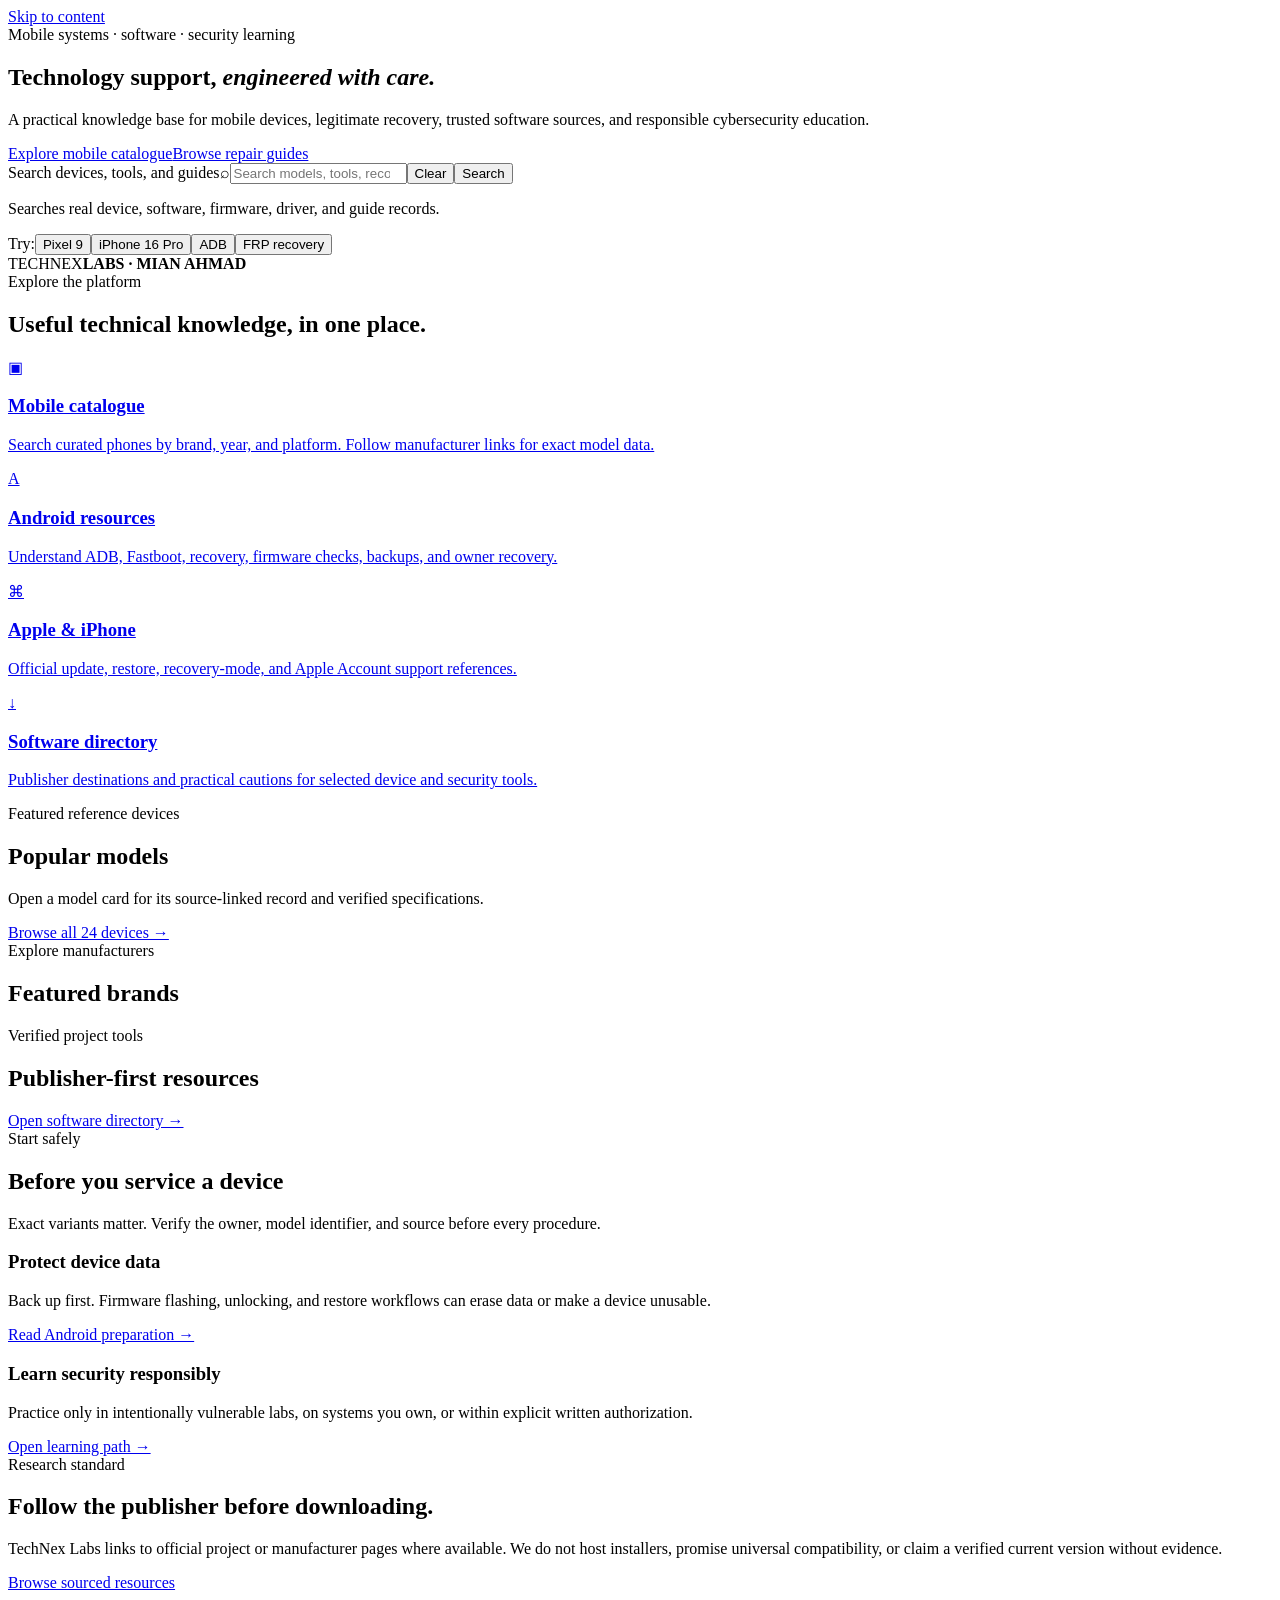
==== index.html @ 4faced88 "Build TechNex Labs website" ====
<!doctype html><html lang="en"><head><meta charset="utf-8"><meta name="viewport" content="width=device-width,initial-scale=1"><meta name="theme-color" content="#050816"><meta name="description" content="TechNex Labs by MIAN AHMAD: mobile device references, Android and Apple support, verified software sources, and ethical security education."><meta property="og:title" content="Mobile technology & security resources | TechNex Labs"><meta property="og:description" content="TechNex Labs by MIAN AHMAD: mobile device references, Android and Apple support, verified software sources, and ethical security education."><meta property="og:type" content="website"><title>Mobile technology & security resources | TechNex Labs</title><link rel="stylesheet" href="assets/css/style.css"><link rel="icon" href="assets/images/logo.svg" type="image/svg+xml"></head><body data-page="home"><a class="sr-only" href="#main">Skip to content</a><header class="topbar" id="site-header"></header><main id="main"><section class="wrap hero"><div><div class="eyebrow">Mobile systems · software · security learning</div><h1>Technology support, <em>engineered with care.</em></h1><p class="lead">A practical knowledge base for mobile devices, legitimate recovery, trusted software sources, and responsible cybersecurity education.</p><div class="actions"><a class="button" href="pages/mobiles.html">Explore mobile catalogue</a><a class="button secondary" href="pages/android.html">Browse repair guides</a></div><div class="searchbox"><form id="search-form" role="search"><label class="sr-only" for="global-search">Search devices, tools, and guides</label><span class="mag" aria-hidden="true">⌕</span><input id="global-search" type="search" placeholder="Search models, tools, recovery guides…" autocomplete="off"><button id="clear-search" class="clear-search" type="button" aria-label="Clear search">Clear</button><button type="submit">Search</button></form><div id="search-results" class="search-results hidden" role="list" aria-label="Search results" aria-live="polite"></div></div><p class="note hidden" data-error role="alert"></p><p class="pill">Searches real device, software, firmware, driver, and guide records.</p><div class="search-suggestions" aria-label="Popular searches"><span>Try:</span><button class="search-suggestion" type="button" data-query="Pixel 9">Pixel 9</button><button class="search-suggestion" type="button" data-query="iPhone 16 Pro">iPhone 16 Pro</button><button class="search-suggestion" type="button" data-query="ADB">ADB</button><button class="search-suggestion" type="button" data-query="FRP recovery">FRP recovery</button></div></div><div class="hero-art" aria-label="TechNex Labs technology emblem"><div class="orb">TECHNEX<b>LABS · MIAN AHMAD</b></div></div></section><section class="section wrap"><div class="sectionhead"><div><div class="eyebrow">Explore the platform</div><h2>Useful technical knowledge, in one place.</h2></div></div><div class="grid four"><a class="card" href="pages/mobiles.html"><span class="iconbox">▣</span><h3>Mobile catalogue</h3><p>Search curated phones by brand, year, and platform. Follow manufacturer links for exact model data.</p></a><a class="card" href="pages/android.html"><span class="iconbox">A</span><h3>Android resources</h3><p>Understand ADB, Fastboot, recovery, firmware checks, backups, and owner recovery.</p></a><a class="card" href="pages/apple.html"><span class="iconbox">⌘</span><h3>Apple & iPhone</h3><p>Official update, restore, recovery-mode, and Apple Account support references.</p></a><a class="card" href="pages/downloads.html"><span class="iconbox">↓</span><h3>Software directory</h3><p>Publisher destinations and practical cautions for selected device and security tools.</p></a></div></section><section class="section wrap"><div class="sectionhead"><div><div class="eyebrow">Featured reference devices</div><h2>Popular models</h2><p>Open a model card for its source-linked record and verified specifications.</p></div><a class="source" href="pages/mobiles.html">Browse all 24 devices →</a></div><div id="featured-models" class="grid four"></div><div class="sectionhead brand-feature-head"><div><div class="eyebrow">Explore manufacturers</div><h2>Featured brands</h2></div></div><div id="featured-brands" class="brand-feature-grid"></div><div class="sectionhead"><div><div class="eyebrow">Verified project tools</div><h2>Publisher-first resources</h2></div><a class="source" href="pages/downloads.html">Open software directory →</a></div><div id="featured-tools" class="grid"></div></section><section class="section wrap"><div class="sectionhead"><div><div class="eyebrow">Start safely</div><h2>Before you service a device</h2><p>Exact variants matter. Verify the owner, model identifier, and source before every procedure.</p></div></div><div class="columns"><article class="card"><h3>Protect device data</h3><p>Back up first. Firmware flashing, unlocking, and restore workflows can erase data or make a device unusable.</p><a class="source" href="pages/android.html">Read Android preparation →</a></article><article class="card"><h3>Learn security responsibly</h3><p>Practice only in intentionally vulnerable labs, on systems you own, or within explicit written authorization.</p><a class="source" href="pages/cyber-security.html">Open learning path →</a></article></div></section><section class="section wrap"><div class="cta"><div class="eyebrow">Research standard</div><h2>Follow the publisher before downloading.</h2><p class="lead">TechNex Labs links to official project or manufacturer pages where available. We do not host installers, promise universal compatibility, or claim a verified current version without evidence.</p><a class="button secondary" href="pages/downloads.html">Browse sourced resources</a></div></section></main><footer class="footer" id="site-footer"></footer><script src="assets/js/app.js" defer></script></body></html>
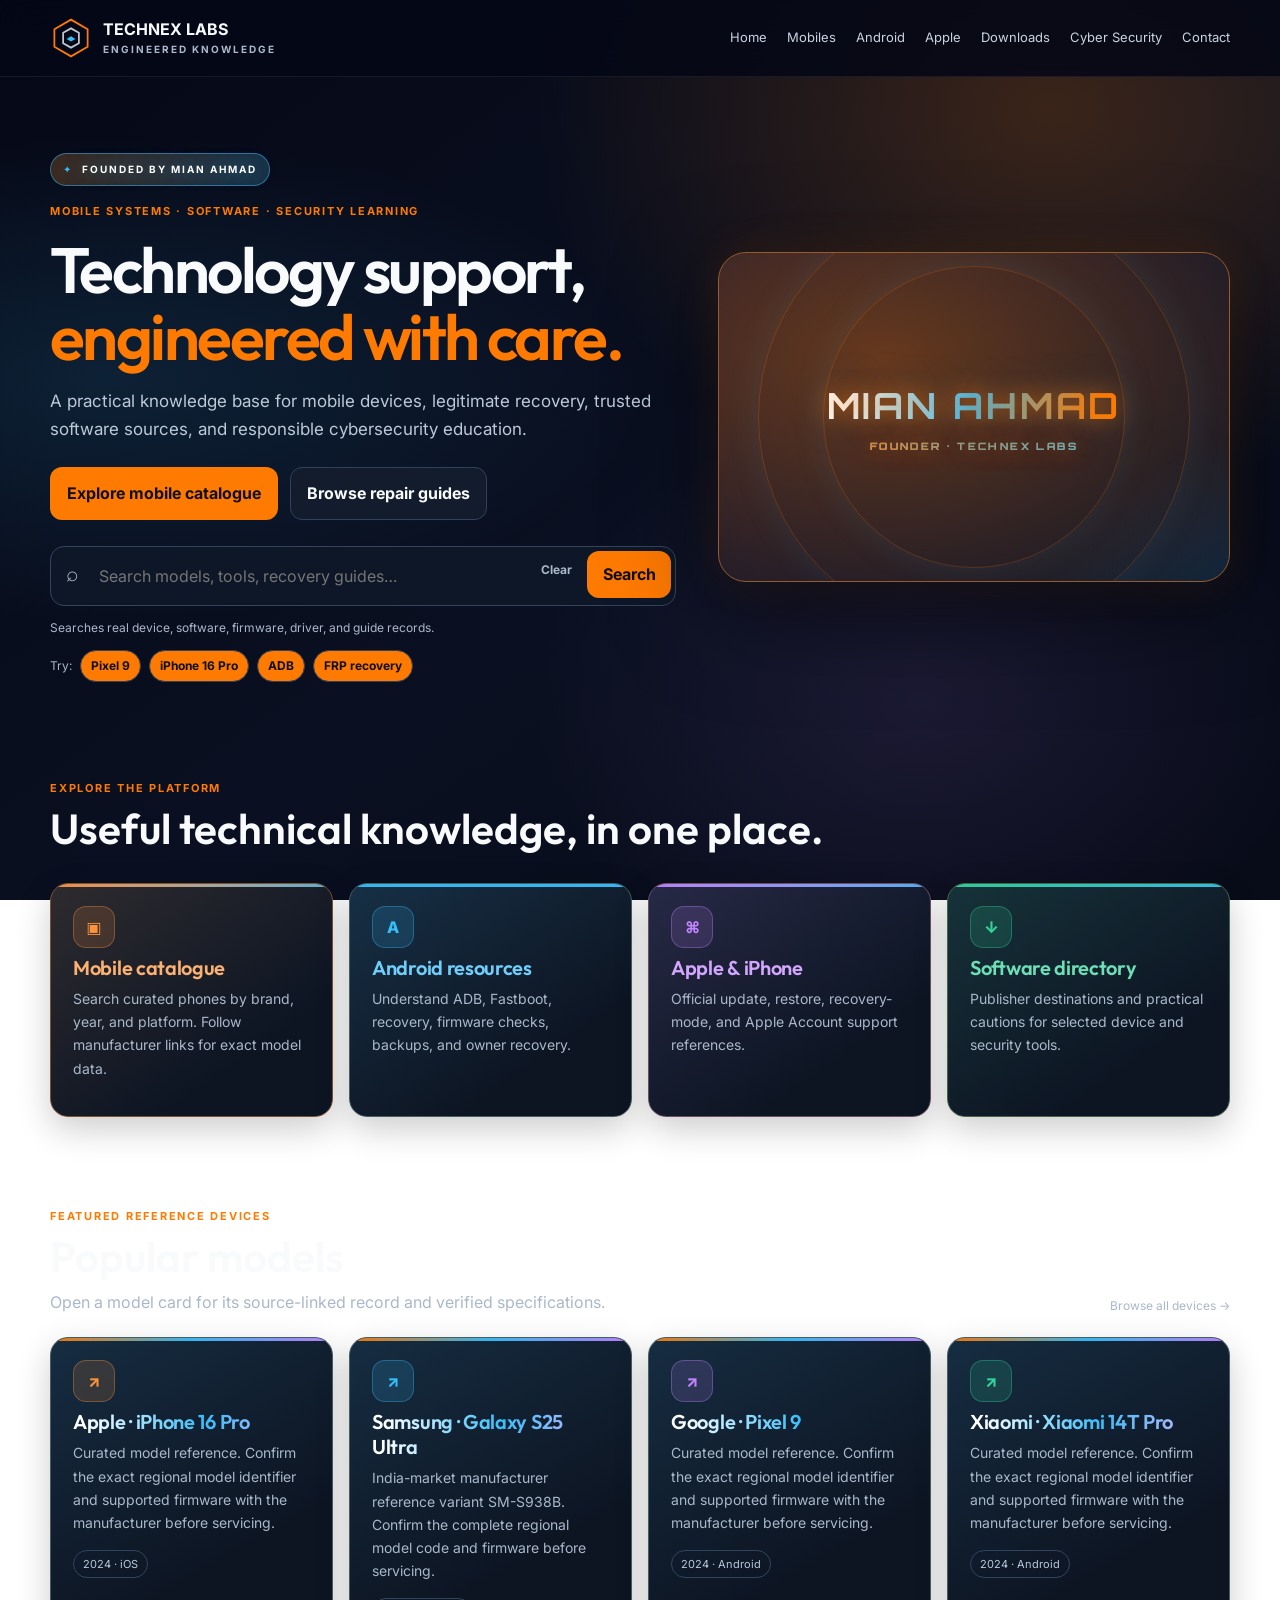
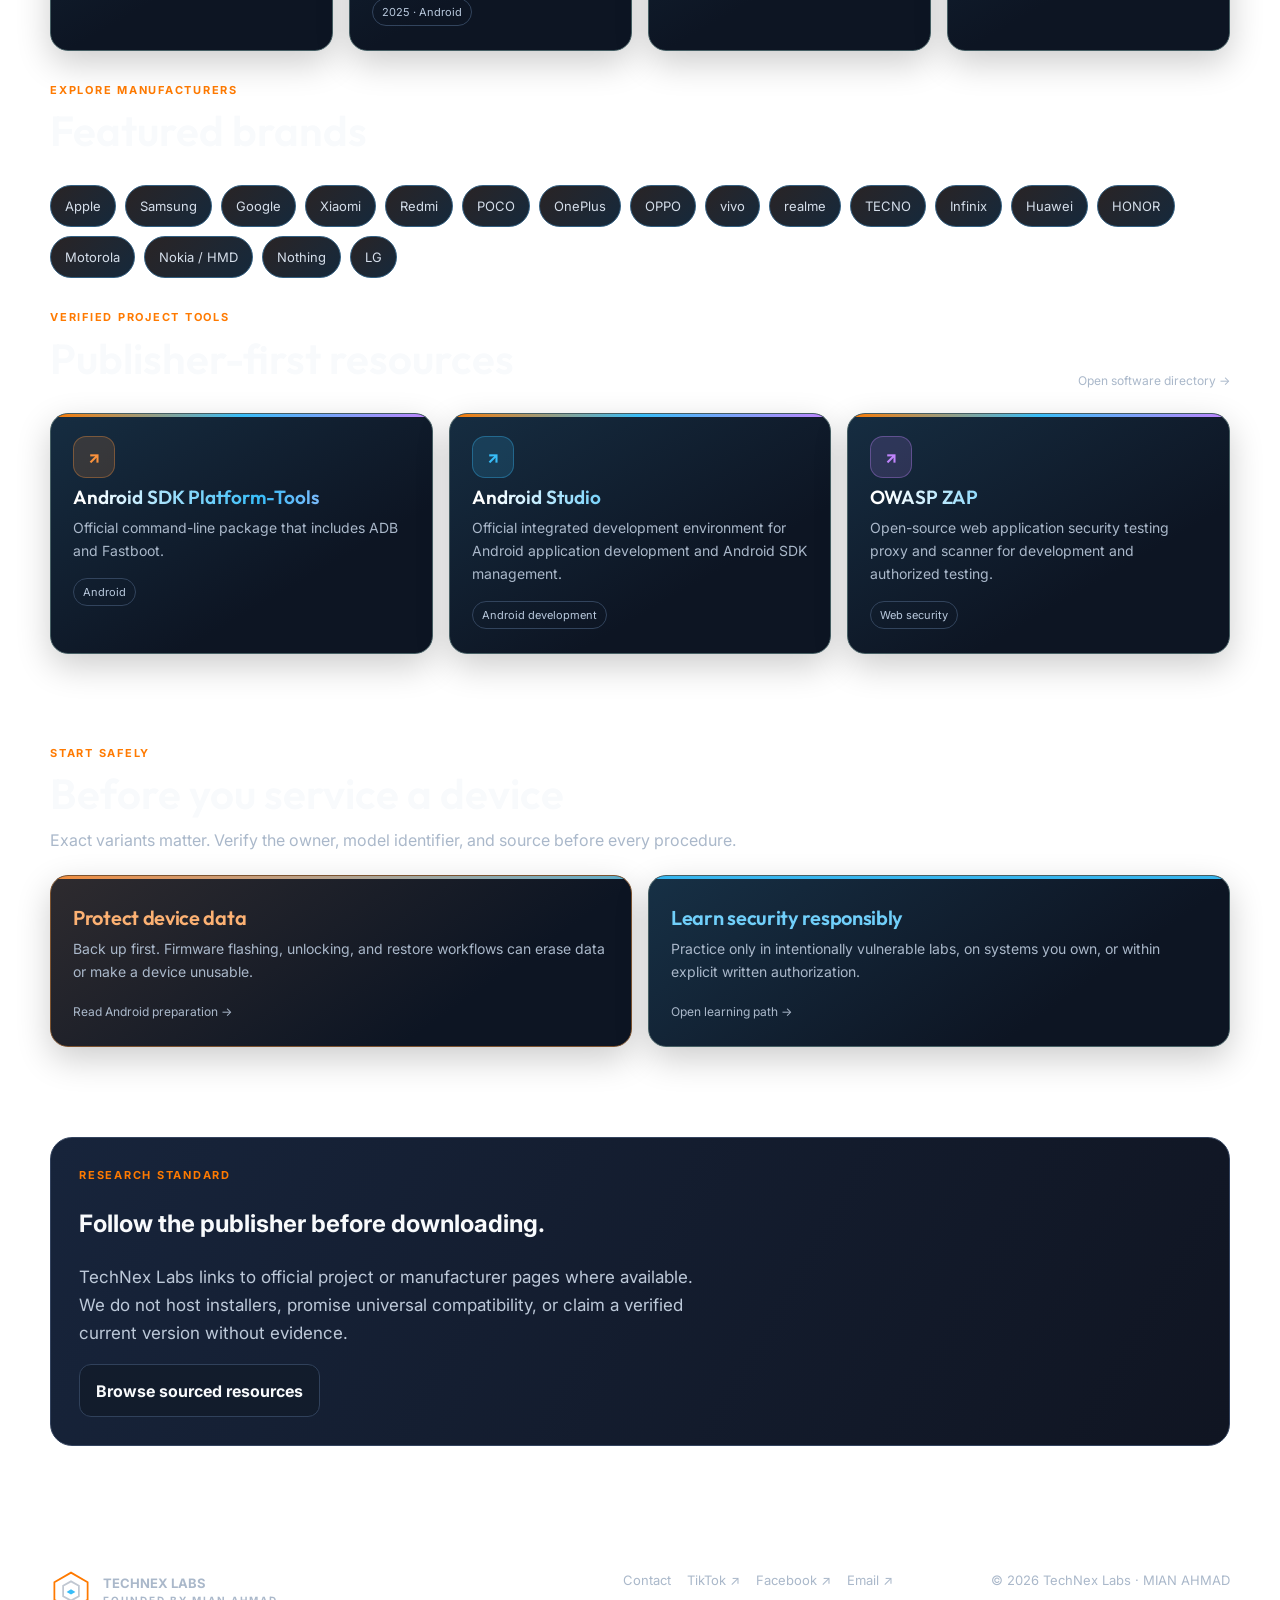
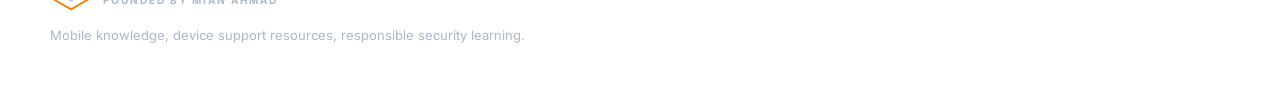
==== commit e3b527e6: "Update TechNex homepage and image credits" ====
--- a/index.html
+++ b/index.html
@@ -1 +1 @@
-<!doctype html><html lang="en"><head><meta charset="utf-8"><meta name="viewport" content="width=device-width,initial-scale=1"><meta name="theme-color" content="#050816"><meta name="description" content="TechNex Labs by MIAN AHMAD: mobile device references, Android and Apple support, verified software sources, and ethical security education."><meta property="og:title" content="Mobile technology & security resources | TechNex Labs"><meta property="og:description" content="TechNex Labs by MIAN AHMAD: mobile device references, Android and Apple support, verified software sources, and ethical security education."><meta property="og:type" content="website"><title>Mobile technology & security resources | TechNex Labs</title><link rel="stylesheet" href="assets/css/style.css"><link rel="icon" href="assets/images/logo.svg" type="image/svg+xml"></head><body data-page="home"><a class="sr-only" href="#main">Skip to content</a><header class="topbar" id="site-header"></header><main id="main"><section class="wrap hero"><div><div class="eyebrow">Mobile systems · software · security learning</div><h1>Technology support, <em>engineered with care.</em></h1><p class="lead">A practical knowledge base for mobile devices, legitimate recovery, trusted software sources, and responsible cybersecurity education.</p><div class="actions"><a class="button" href="pages/mobiles.html">Explore mobile catalogue</a><a class="button secondary" href="pages/android.html">Browse repair guides</a></div><div class="searchbox"><form id="search-form" role="search"><label class="sr-only" for="global-search">Search devices, tools, and guides</label><span class="mag" aria-hidden="true">⌕</span><input id="global-search" type="search" placeholder="Search models, tools, recovery guides…" autocomplete="off"><button id="clear-search" class="clear-search" type="button" aria-label="Clear search">Clear</button><button type="submit">Search</button></form><div id="search-results" class="search-results hidden" role="list" aria-label="Search results" aria-live="polite"></div></div><p class="note hidden" data-error role="alert"></p><p class="pill">Searches real device, software, firmware, driver, and guide records.</p><div class="search-suggestions" aria-label="Popular searches"><span>Try:</span><button class="search-suggestion" type="button" data-query="Pixel 9">Pixel 9</button><button class="search-suggestion" type="button" data-query="iPhone 16 Pro">iPhone 16 Pro</button><button class="search-suggestion" type="button" data-query="ADB">ADB</button><button class="search-suggestion" type="button" data-query="FRP recovery">FRP recovery</button></div></div><div class="hero-art" aria-label="TechNex Labs technology emblem"><div class="orb">TECHNEX<b>LABS · MIAN AHMAD</b></div></div></section><section class="section wrap"><div class="sectionhead"><div><div class="eyebrow">Explore the platform</div><h2>Useful technical knowledge, in one place.</h2></div></div><div class="grid four"><a class="card" href="pages/mobiles.html"><span class="iconbox">▣</span><h3>Mobile catalogue</h3><p>Search curated phones by brand, year, and platform. Follow manufacturer links for exact model data.</p></a><a class="card" href="pages/android.html"><span class="iconbox">A</span><h3>Android resources</h3><p>Understand ADB, Fastboot, recovery, firmware checks, backups, and owner recovery.</p></a><a class="card" href="pages/apple.html"><span class="iconbox">⌘</span><h3>Apple & iPhone</h3><p>Official update, restore, recovery-mode, and Apple Account support references.</p></a><a class="card" href="pages/downloads.html"><span class="iconbox">↓</span><h3>Software directory</h3><p>Publisher destinations and practical cautions for selected device and security tools.</p></a></div></section><section class="section wrap"><div class="sectionhead"><div><div class="eyebrow">Featured reference devices</div><h2>Popular models</h2><p>Open a model card for its source-linked record and verified specifications.</p></div><a class="source" href="pages/mobiles.html">Browse all 24 devices →</a></div><div id="featured-models" class="grid four"></div><div class="sectionhead brand-feature-head"><div><div class="eyebrow">Explore manufacturers</div><h2>Featured brands</h2></div></div><div id="featured-brands" class="brand-feature-grid"></div><div class="sectionhead"><div><div class="eyebrow">Verified project tools</div><h2>Publisher-first resources</h2></div><a class="source" href="pages/downloads.html">Open software directory →</a></div><div id="featured-tools" class="grid"></div></section><section class="section wrap"><div class="sectionhead"><div><div class="eyebrow">Start safely</div><h2>Before you service a device</h2><p>Exact variants matter. Verify the owner, model identifier, and source before every procedure.</p></div></div><div class="columns"><article class="card"><h3>Protect device data</h3><p>Back up first. Firmware flashing, unlocking, and restore workflows can erase data or make a device unusable.</p><a class="source" href="pages/android.html">Read Android preparation →</a></article><article class="card"><h3>Learn security responsibly</h3><p>Practice only in intentionally vulnerable labs, on systems you own, or within explicit written authorization.</p><a class="source" href="pages/cyber-security.html">Open learning path →</a></article></div></section><section class="section wrap"><div class="cta"><div class="eyebrow">Research standard</div><h2>Follow the publisher before downloading.</h2><p class="lead">TechNex Labs links to official project or manufacturer pages where available. We do not host installers, promise universal compatibility, or claim a verified current version without evidence.</p><a class="button secondary" href="pages/downloads.html">Browse sourced resources</a></div></section></main><footer class="footer" id="site-footer"></footer><script src="assets/js/app.js" defer></script></body></html>+<!doctype html><html lang="en"><head><meta charset="utf-8"><meta name="viewport" content="width=device-width,initial-scale=1"><meta name="theme-color" content="#050816"><meta name="description" content="TechNex Labs by MIAN AHMAD: mobile device references, Android and Apple support, verified software sources, and ethical security education."><meta property="og:title" content="Mobile technology & security resources | TechNex Labs"><meta property="og:description" content="TechNex Labs by MIAN AHMAD: mobile device references, Android and Apple support, verified software sources, and ethical security education."><meta property="og:type" content="website"><title>Mobile technology & security resources | TechNex Labs</title><link rel="stylesheet" href="assets/css/style.css"><link rel="icon" href="assets/images/logo.svg" type="image/svg+xml"></head><body data-page="home"><a class="sr-only" href="#main">Skip to content</a><header class="topbar" id="site-header"></header><main id="main"><section class="wrap hero"><div><div class="eyebrow founder-kicker">FOUNDED BY MIAN AHMAD</div><div class="eyebrow">Mobile systems · software · security learning</div><h1>Technology support, <em>engineered with care.</em></h1><p class="lead">A practical knowledge base for mobile devices, legitimate recovery, trusted software sources, and responsible cybersecurity education.</p><div class="actions"><a class="button" href="pages/mobiles.html">Explore mobile catalogue</a><a class="button secondary" href="pages/android.html">Browse repair guides</a></div><div class="searchbox"><form id="search-form" role="search"><label class="sr-only" for="global-search">Search devices, tools, and guides</label><span class="mag" aria-hidden="true">⌕</span><input id="global-search" type="search" placeholder="Search models, tools, recovery guides…" autocomplete="off"><button id="clear-search" class="clear-search" type="button" aria-label="Clear search">Clear</button><button type="submit">Search</button></form><div id="search-results" class="search-results hidden" role="list" aria-label="Search results" aria-live="polite"></div></div><p class="note hidden" data-error role="alert"></p><p class="pill">Searches real device, software, firmware, driver, and guide records.</p><div class="search-suggestions" aria-label="Popular searches"><span>Try:</span><button class="search-suggestion" type="button" data-query="Pixel 9">Pixel 9</button><button class="search-suggestion" type="button" data-query="iPhone 16 Pro">iPhone 16 Pro</button><button class="search-suggestion" type="button" data-query="ADB">ADB</button><button class="search-suggestion" type="button" data-query="FRP recovery">FRP recovery</button></div></div><div class="hero-art" aria-label="TechNex Labs founder spotlight"><div class="orb">MIAN AHMAD<b>FOUNDER · TECHNEX LABS</b></div></div></section><section class="section wrap"><div class="sectionhead"><div><div class="eyebrow">Explore the platform</div><h2>Useful technical knowledge, in one place.</h2></div></div><div class="grid four"><a class="card" href="pages/mobiles.html"><span class="iconbox">▣</span><h3>Mobile catalogue</h3><p>Search curated phones by brand, year, and platform. Follow manufacturer links for exact model data.</p></a><a class="card" href="pages/android.html"><span class="iconbox">A</span><h3>Android resources</h3><p>Understand ADB, Fastboot, recovery, firmware checks, backups, and owner recovery.</p></a><a class="card" href="pages/apple.html"><span class="iconbox">⌘</span><h3>Apple & iPhone</h3><p>Official update, restore, recovery-mode, and Apple Account support references.</p></a><a class="card" href="pages/downloads.html"><span class="iconbox">↓</span><h3>Software directory</h3><p>Publisher destinations and practical cautions for selected device and security tools.</p></a></div></section><section class="section wrap"><div class="sectionhead"><div><div class="eyebrow">Featured reference devices</div><h2>Popular models</h2><p>Open a model card for its source-linked record and verified specifications.</p></div><a class="source" href="pages/mobiles.html">Browse all devices →</a></div><div id="featured-models" class="grid four"></div><div class="sectionhead brand-feature-head"><div><div class="eyebrow">Explore manufacturers</div><h2>Featured brands</h2></div></div><div id="featured-brands" class="brand-feature-grid"></div><div class="sectionhead"><div><div class="eyebrow">Verified project tools</div><h2>Publisher-first resources</h2></div><a class="source" href="pages/downloads.html">Open software directory →</a></div><div id="featured-tools" class="grid"></div></section><section class="section wrap"><div class="sectionhead"><div><div class="eyebrow">Start safely</div><h2>Before you service a device</h2><p>Exact variants matter. Verify the owner, model identifier, and source before every procedure.</p></div></div><div class="columns"><article class="card"><h3>Protect device data</h3><p>Back up first. Firmware flashing, unlocking, and restore workflows can erase data or make a device unusable.</p><a class="source" href="pages/android.html">Read Android preparation →</a></article><article class="card"><h3>Learn security responsibly</h3><p>Practice only in intentionally vulnerable labs, on systems you own, or within explicit written authorization.</p><a class="source" href="pages/cyber-security.html">Open learning path →</a></article></div></section><section class="section wrap"><div class="cta"><div class="eyebrow">Research standard</div><h2>Follow the publisher before downloading.</h2><p class="lead">TechNex Labs links to official project or manufacturer pages where available. We do not host installers, promise universal compatibility, or claim a verified current version without evidence.</p><a class="button secondary" href="pages/downloads.html">Browse sourced resources</a></div></section></main><footer class="footer" id="site-footer"></footer><script src="assets/js/app.js" defer></script></body></html>
--- a/assets/css/style.css
+++ b/assets/css/style.css
@@ -0,0 +1,72 @@
+@import url('https://fonts.googleapis.com/css2?family=Inter:wght@400;500;600;700&family=Orbitron:wght@500;600;700&family=Outfit:wght@400;500;600;700&display=swap');:root{--bg:#050816;--panel:#0b1220;--card:#111827;--line:#27364c;--text:#f8fafc;--muted:#aab8ca;--orange:#ff7a00;--blue:#38bdf8;--max:1180px}*{box-sizing:border-box}html{scroll-behavior:smooth}body{margin:0;background:radial-gradient(ellipse at 72% -12%,#182344,transparent 48%),var(--bg);color:var(--text);font:16px/1.65 Inter,system-ui,sans-serif}a{color:inherit;text-decoration:none}a:hover{color:var(--blue)}button,input,select,textarea{font:inherit}button,.button{cursor:pointer;border:1px solid transparent;border-radius:12px;padding:.76rem 1rem;background:var(--orange);color:#1a0d04;font-weight:700;display:inline-flex;align-items:center;gap:.5rem}button.secondary,.button.secondary{background:#121c2c;border-color:#30415b;color:var(--text)}:focus-visible{outline:3px solid var(--blue);outline-offset:3px}.wrap{width:min(calc(100% - 40px),var(--max));margin:auto}.topbar{position:sticky;z-index:20;top:0;background:#050816dd;backdrop-filter:blur(18px);border-bottom:1px solid #ffffff12}.nav{height:76px;display:flex;align-items:center;gap:24px}.brand{display:flex;align-items:center;gap:11px;font-weight:700;white-space:nowrap}.brand svg{width:42px;height:42px}.brand span{display:grid;line-height:1.1}.brand small{color:var(--muted);font-size:10px;letter-spacing:.2em;margin-top:5px}.navlinks{display:flex;gap:20px;margin-left:auto}.navlinks a{font-size:13px;color:#c8d3e1}.navlinks a[aria-current=page],.navlinks a:hover{color:var(--orange)}.menu{display:none;background:none;color:var(--text);border-color:var(--line)}.hero{padding:76px 0 52px;min-height:500px;display:grid;grid-template-columns:1.1fr .9fr;gap:42px;align-items:center}.eyebrow{color:var(--orange);font-weight:700;text-transform:uppercase;letter-spacing:.16em;font-size:11px}.hero h1{font:600 clamp(38px,5vw,64px)/1.05 Outfit,Inter,sans-serif;letter-spacing:-.04em;margin:16px 0}.hero h1 em{font-style:normal;color:var(--orange)}.lead{color:#bdc9d9;font-size:17px;max-width:620px}.actions{display:flex;gap:12px;flex-wrap:wrap;margin:24px 0}.hero-art{min-height:330px;border:1px solid #31415b;border-radius:28px;background:linear-gradient(135deg,#111b31,#0b1220 60%);display:grid;place-items:center;box-shadow:0 28px 100px #0008;position:relative;overflow:hidden}.hero-art:before,.hero-art:after{content:'';position:absolute;border:1px solid #ffffff15;border-radius:50%;width:300px;height:300px}.hero-art:after{width:430px;height:430px}.orb{font:700 30px Orbitron;text-align:center;z-index:1;text-shadow:0 0 24px #ff7a00aa}.orb b{display:block;color:var(--orange);font-size:11px;letter-spacing:.24em;margin-top:12px}.searchbox{position:relative;max-width:680px;margin-top:26px}.searchbox input{width:100%;background:#0d1727;border:1px solid #35445b;border-radius:14px;padding:16px 110px 16px 48px;color:var(--text)}.searchbox .mag{position:absolute;left:16px;top:11px;color:var(--muted);font-size:21px}.searchbox button{position:absolute;right:5px;top:5px;padding:.58rem .9rem}.search-results{position:absolute;z-index:8;top:calc(100% + 8px);left:0;right:0;background:#101a2a;border:1px solid #34435c;border-radius:14px;box-shadow:0 22px 55px #000b;max-height:360px;overflow:auto}.search-results a{padding:12px 16px;display:block;border-bottom:1px solid #ffffff0d}.search-results small{display:block;color:var(--muted)}.hidden{display:none!important}.section{padding:45px 0}.sectionhead{display:flex;justify-content:space-between;align-items:end;gap:16px;margin-bottom:22px}.sectionhead h2,.pagehead h1{font:600 clamp(28px,3.5vw,42px)/1.15 Outfit;margin:8px 0}.sectionhead p,.pagehead p{color:var(--muted);margin:0}.grid{display:grid;grid-template-columns:repeat(3,1fr);gap:16px}.grid.four{grid-template-columns:repeat(4,1fr)}.card{background:linear-gradient(145deg,#121d2d,#0d1523);border:1px solid var(--line);border-radius:18px;padding:22px;transition:.2s;min-width:0}.card:hover{transform:translateY(-3px);border-color:#526580}.card h3{font:600 19px Outfit;margin:7px 0}.card p{color:var(--muted);font-size:14px;margin:0 0 14px}.iconbox{width:42px;height:42px;border-radius:13px;background:#ff7a0019;color:var(--orange);display:grid;place-items:center;font-weight:800}.tag{display:inline-flex;padding:4px 9px;border-radius:99px;border:1px solid #32445d;color:#b9c9dd;font-size:11px;margin:2px 4px 2px 0}.meta,.source,.pill{color:var(--muted);font-size:12px}.pagehead{padding:56px 0 24px}.toolbar{display:flex;gap:10px;flex-wrap:wrap;margin:16px 0 22px}.toolbar input,.toolbar select,.field input,.field textarea{background:#0d1727;border:1px solid #34445c;color:var(--text);border-radius:11px;padding:11px 13px}.toolbar input{flex:1;min-width:190px}.model-card{display:flex;flex-direction:column;min-height:220px}.model-icon{height:76px;border-radius:12px;background:linear-gradient(145deg,#1a2940,#101725);display:grid;place-items:center;color:#9bb2d0;font:600 22px Orbitron;margin-bottom:14px}.empty{border:1px dashed #40516a;border-radius:16px;padding:28px;text-align:center;color:var(--muted);grid-column:1/-1}.note{padding:14px 17px;border-left:3px solid var(--orange);background:#ff7a0010;border-radius:0 12px 12px 0;color:#d2dce9;margin:16px 0}.columns{display:grid;grid-template-columns:1fr 1fr;gap:16px}.list{padding-left:20px;color:var(--muted)}.list li{margin:8px 0}.footer{border-top:1px solid #ffffff12;margin-top:46px;padding:32px 0;color:var(--muted);font-size:13px}.footgrid{display:flex;justify-content:space-between;gap:24px;flex-wrap:wrap}.footlinks{display:flex;gap:16px;flex-wrap:wrap}.contact{display:flex;align-items:center;justify-content:space-between;gap:12px}.cta{background:linear-gradient(120deg,#17243b,#101522);border:1px solid #33435e;border-radius:22px;padding:28px}.field{display:grid;gap:6px;margin:12px 0}.field label{font-size:13px;color:#d3dce9}.field textarea{min-height:130px;resize:vertical}.sr-only{position:absolute;width:1px;height:1px;padding:0;margin:-1px;overflow:hidden;clip:rect(0,0,0,0);white-space:nowrap;border:0}@media(max-width:900px){.navlinks{gap:12px}.navlinks a{font-size:12px}.hero{gap:24px}.grid.four{grid-template-columns:repeat(2,1fr)}}@media(max-width:700px){.wrap{width:min(calc(100% - 28px),var(--max))}.nav{height:66px}.brand svg{width:36px}.menu{display:inline-flex;margin-left:auto}.navlinks{display:none;position:absolute;top:65px;left:0;right:0;background:#080e1c;border-bottom:1px solid var(--line);padding:14px 22px;flex-direction:column;gap:2px}.navlinks.open{display:flex}.navlinks a{padding:9px;font-size:15px}.hero{padding:48px 0 30px;grid-template-columns:1fr;min-height:0}.hero-art{min-height:230px}.hero h1{font-size:42px}.lead{font-size:15px}.section{padding:32px 0}.grid,.grid.four,.columns{grid-template-columns:1fr}.sectionhead{align-items:start;flex-direction:column}.pagehead{padding:38px 0 18px}.contact{align-items:flex-start;flex-direction:column}}@media(prefers-reduced-motion:reduce){*,*::before,*::after{scroll-behavior:auto!important;transition:none!important;animation:none!important}}
+.model-visual{margin-bottom:12px}.model-photo{width:100%;height:190px;object-fit:contain;border-radius:12px;background:linear-gradient(145deg,#1a2940,#101725);display:block}.image-credit{display:block;margin-top:6px;color:var(--muted);font-size:10px;line-height:1.4}.image-credit:hover{text-decoration:underline}.model-visual .model-icon{height:190px;margin:0}
+.model-photo{width:100%;height:190px;object-fit:contain;border-radius:12px;background:linear-gradient(145deg,#1a2940,#101725);display:block}.model-visual .model-icon{height:190px;margin:0}.image-status{color:var(--muted);font-size:10px;text-align:center;margin-top:4px}.image-credit{display:block;margin-top:6px;color:var(--muted);font-size:10px;line-height:1.4}.image-credit:hover{text-decoration:underline}.model-actions{display:flex;flex-direction:column;align-items:flex-start;gap:8px;margin-top:auto}.model-card{min-height:410px}.detail-photo{width:100%;height:300px;object-fit:contain;border:1px solid var(--line);border-radius:16px;background:#101725;margin:0 0 16px}.detail-fallback{height:300px}.spec-list{display:grid;gap:6px}.spec-list>div{display:grid;grid-template-columns:minmax(90px,.4fr) 1fr;gap:12px;padding:8px 0;border-bottom:1px solid #ffffff12}.spec-list dt{color:var(--muted)}.spec-list dd{margin:0}.guide-list{display:grid;grid-template-columns:repeat(2,minmax(0,1fr));gap:14px}.guide-card{height:max-content}.guide-card summary{cursor:pointer;list-style:none}.guide-card summary::-webkit-details-marker{display:none}.guide-card summary:after{content:'＋';float:right;color:var(--orange);font-size:20px}.guide-card[open] summary:after{content:'−'}.guide-card summary strong{display:block;font:600 19px Outfit;margin:8px 0}.guide-card summary p{color:var(--muted);font-size:14px;margin:0}.guide-body{padding-top:14px}.guide-body h3{font-size:15px}.search-result:focus-visible{outline:3px solid var(--blue);outline-offset:-3px;background:#17243b}.searchbox form{position:relative}.searchbox form .clear-search{position:absolute;right:96px;top:5px;padding:.58rem .5rem;background:transparent;color:var(--muted);border:0;font-size:12px}.searchbox form button[type=submit]{right:5px}.searchbox input{padding-right:150px}.software-card{display:flex;flex-direction:column;align-items:flex-start;gap:4px}.software-card .button{margin-top:auto}.software-icon{margin-bottom:4px}.clear-search:hover{color:var(--text)}@media(max-width:700px){.guide-list{grid-template-columns:1fr}.model-card{min-height:0}.model-actions .button{min-height:44px}.spec-list>div{grid-template-columns:1fr;gap:2px}}
+
+.search-suggestions{display:flex;align-items:center;flex-wrap:wrap;gap:8px;margin-top:12px;color:var(--muted);font-size:12px}.search-suggestions button{padding:5px 10px;border-radius:999px;background:#121c2c;border-color:#30415b;color:#d9e4f2;font-size:12px}.search-suggestions button:hover,.brand-chip:hover{border-color:var(--orange);color:var(--text)}.brand-feature-grid{display:flex;flex-wrap:wrap;gap:9px;margin:8px 0 30px}.brand-chip{display:inline-flex;align-items:center;min-height:42px;padding:8px 14px;border:1px solid #30415b;border-radius:999px;background:#111a29;color:#d5deea;font-size:13px}.brand-feature-head{margin-top:30px}
+
+/* Accessible, automatically rotating accent palettes. Each palette keeps the dark base and readable text. */
+:root{--theme-accent:#ff7a00;--theme-highlight:#38bdf8;--theme-line:#27364c}
+body{--orange:var(--theme-accent);--blue:var(--theme-highlight);--line:var(--theme-line);transition:background-color .7s ease,color .7s ease}
+button:not(.secondary),.button:not(.secondary){background:var(--theme-accent);color:#101018;transition:background-color .7s ease,border-color .7s ease,color .7s ease}
+.eyebrow,.hero h1 em,.orb b,.iconbox,.navlinks a[aria-current=page],.navlinks a:hover{color:var(--theme-accent);transition:color .7s ease}
+.iconbox{background:color-mix(in srgb,var(--theme-accent) 12%,transparent)}
+.card:hover,.search-suggestions button:hover,.brand-chip:hover{border-color:var(--theme-accent)}
+:focus-visible{outline-color:var(--theme-highlight)}
+body[data-theme="ember"]{--theme-accent:#ff7a00;--theme-highlight:#38bdf8;--theme-line:#4b3a2b}
+body[data-theme="violet"]{--theme-accent:#c084fc;--theme-highlight:#67e8f9;--theme-line:#48345e}
+body[data-theme="mint"]{--theme-accent:#34d399;--theme-highlight:#a3e635;--theme-line:#31594a}
+body[data-theme="coral"]{--theme-accent:#fb7185;--theme-highlight:#fbbf24;--theme-line:#5b3743}
+body[data-theme="teal"]{--theme-accent:#2dd4bf;--theme-highlight:#bef264;--theme-line:#28564e}
+body[data-theme="berry"]{--theme-accent:#e879f9;--theme-highlight:#67e8f9;--theme-line:#593455}
+body[data-theme="amber"]{--theme-accent:#fbbf24;--theme-highlight:#c4b5fd;--theme-line:#5a4b30}
+body[data-theme="ice"]{--theme-accent:#60a5fa;--theme-highlight:#f9a8d4;--theme-line:#334a67}
+@media(prefers-reduced-motion:reduce){body,button,.button,.eyebrow,.hero h1 em,.orb b,.iconbox,.navlinks a{transition:none!important}}
+
+/* Color-rich TechNex home treatment. Accent hues follow the existing eight-color rotation. */
+body{background:radial-gradient(ellipse at 82% 12%,color-mix(in srgb,var(--theme-accent) 20%,transparent),transparent 35%),radial-gradient(ellipse at 8% 42%,color-mix(in srgb,var(--theme-highlight) 12%,transparent),transparent 33%),radial-gradient(ellipse at 72% 78%,color-mix(in srgb,#c084fc 10%,transparent),transparent 30%),linear-gradient(145deg,#050816 0%,#0a1021 55%,#080b18 100%);background-attachment:fixed}
+.hero{position:relative}
+.hero-art{background:radial-gradient(ellipse at 18% 18%,color-mix(in srgb,var(--theme-accent) 35%,transparent),transparent 45%),radial-gradient(ellipse at 82% 78%,color-mix(in srgb,var(--theme-highlight) 28%,transparent),transparent 48%),linear-gradient(135deg,#17162f,#0d1526 58%,#151127);border-color:color-mix(in srgb,var(--theme-accent) 48%,#31415b);box-shadow:0 28px 100px #0008,0 0 44px color-mix(in srgb,var(--theme-accent) 13%,transparent);transition:background .8s ease,border-color .8s ease,box-shadow .8s ease}
+.hero-art:before,.hero-art:after{border-color:color-mix(in srgb,var(--theme-accent) 22%,transparent);box-shadow:0 0 35px color-mix(in srgb,var(--theme-highlight) 10%,transparent)}
+.orb{color:#fff;text-shadow:0 0 22px color-mix(in srgb,var(--theme-accent) 68%,transparent),0 0 50px color-mix(in srgb,var(--theme-highlight) 30%,transparent)}
+.orb b{color:var(--theme-accent)}
+.grid.four>.card,.columns>.card{position:relative;isolation:isolate;overflow:hidden;background:linear-gradient(145deg,color-mix(in srgb,var(--tile-accent,var(--theme-accent)) 12%,#121d2d),#0d1523 72%);border-color:color-mix(in srgb,var(--tile-accent,var(--theme-accent)) 28%,var(--line));box-shadow:0 12px 34px #0003}
+.grid.four>.card:before,.columns>.card:before{content:"";position:absolute;z-index:-1;inset:0 0 auto;height:3px;background:linear-gradient(90deg,var(--tile-accent,var(--theme-accent)),color-mix(in srgb,var(--tile-accent,var(--theme-accent)) 20%,var(--theme-highlight)));opacity:.95}
+.grid.four>.card:nth-child(4n+1),.columns>.card:nth-child(2n+1){--tile-accent:#fb923c}
+.grid.four>.card:nth-child(4n+2),.columns>.card:nth-child(2n){--tile-accent:#38bdf8}
+.grid.four>.card:nth-child(4n+3){--tile-accent:#c084fc}
+.grid.four>.card:nth-child(4n){--tile-accent:#34d399}
+.grid.four>.card:hover,.columns>.card:hover{transform:translateY(-5px);border-color:var(--tile-accent,var(--theme-accent));box-shadow:0 20px 44px #0006,0 0 26px color-mix(in srgb,var(--tile-accent,var(--theme-accent)) 17%,transparent)}
+.grid.four>.card h3,.columns>.card h3{color:color-mix(in srgb,var(--tile-accent,var(--theme-accent)) 72%,white);font-size:20px;letter-spacing:-.015em}
+.grid.four>.card .iconbox,.columns>.card .iconbox{color:var(--tile-accent,var(--theme-accent));background:color-mix(in srgb,var(--tile-accent,var(--theme-accent)) 15%,transparent);border:1px solid color-mix(in srgb,var(--tile-accent,var(--theme-accent)) 34%,transparent)}
+#featured-models>.card,#featured-tools>.card{position:relative;overflow:hidden;background:linear-gradient(150deg,color-mix(in srgb,var(--theme-highlight) 10%,#121d2d),#0d1523 68%);border-color:color-mix(in srgb,var(--theme-highlight) 28%,var(--line));box-shadow:0 12px 34px #0003}
+#featured-models>.card:before,#featured-tools>.card:before{content:"";position:absolute;inset:0 0 auto;height:3px;background:linear-gradient(90deg,var(--theme-accent),var(--theme-highlight),#c084fc)}
+#featured-models>.card h3,#featured-tools>.card h3{background:linear-gradient(90deg,#fff 4%,var(--theme-highlight) 55%,#d8b4fe);-webkit-background-clip:text;background-clip:text;color:transparent}
+.brand-chip{background:linear-gradient(135deg,color-mix(in srgb,var(--theme-accent) 10%,#111a29),color-mix(in srgb,var(--theme-highlight) 9%,#111a29));border-color:color-mix(in srgb,var(--theme-highlight) 24%,#30415b);transition:transform .2s,border-color .7s,color .7s}
+.brand-chip:hover{transform:translateY(-2px)}
+@media(max-width:700px){body{background-attachment:scroll}.hero-art{min-height:250px}}
+@media(prefers-reduced-motion:reduce){.hero-art,.grid.four>.card,.columns>.card,.brand-chip{transition:none!important}}
+
+/* Extend the homepage's colorful card system to every section and guide page. */
+.grid:not(.four)>.card,.guide-list>.guide-card{--tile-accent:var(--theme-accent);position:relative;isolation:isolate;overflow:hidden;background:linear-gradient(145deg,color-mix(in srgb,var(--tile-accent) 11%,#121d2d),#0d1523 74%);border-color:color-mix(in srgb,var(--tile-accent) 28%,var(--line));box-shadow:0 12px 34px #0003}
+.grid:not(.four)>.card:before,.guide-list>.guide-card:before{content:"";position:absolute;z-index:-1;inset:0 0 auto;height:3px;background:linear-gradient(90deg,var(--tile-accent),var(--theme-highlight),#c084fc)}
+.grid:not(.four)>.card:nth-child(4n+1),.guide-list>.guide-card:nth-child(4n+1){--tile-accent:#fb923c}
+.grid:not(.four)>.card:nth-child(4n+2),.guide-list>.guide-card:nth-child(4n+2){--tile-accent:#38bdf8}
+.grid:not(.four)>.card:nth-child(4n+3),.guide-list>.guide-card:nth-child(4n+3){--tile-accent:#c084fc}
+.grid:not(.four)>.card:nth-child(4n),.guide-list>.guide-card:nth-child(4n){--tile-accent:#34d399}
+.grid:not(.four)>.card h3,.guide-list>.guide-card summary strong{color:color-mix(in srgb,var(--tile-accent) 76%,white)}
+.grid:not(.four)>.card .iconbox{color:var(--tile-accent);background:color-mix(in srgb,var(--tile-accent) 15%,transparent);border:1px solid color-mix(in srgb,var(--tile-accent) 34%,transparent)}
+.grid:not(.four)>.card:hover,.guide-list>.guide-card:hover{transform:translateY(-4px);border-color:var(--tile-accent);box-shadow:0 20px 44px #0006,0 0 26px color-mix(in srgb,var(--tile-accent) 16%,transparent)}
+.pagehead{position:relative;isolation:isolate;overflow:hidden;margin-top:24px;padding:36px clamp(20px,4vw,48px) 30px;border:1px solid color-mix(in srgb,var(--theme-highlight) 25%,var(--line));border-radius:26px;background:radial-gradient(ellipse at 92% 5%,color-mix(in srgb,var(--theme-highlight) 22%,transparent),transparent 40%),radial-gradient(ellipse at 4% 100%,color-mix(in srgb,var(--theme-accent) 20%,transparent),transparent 45%),linear-gradient(135deg,#10172a,#0b1120 70%);box-shadow:0 20px 60px #0003}
+.pagehead>*{position:relative;z-index:1}
+.hero-art{background-size:180% 180%;animation:heroColorFlow 16s ease-in-out infinite alternate}
+@keyframes heroColorFlow{from{background-position:0% 10%}to{background-position:100% 90%}}
+.founder-kicker{display:inline-flex;align-items:center;gap:9px;width:max-content;max-width:100%;padding:7px 12px;border:1px solid color-mix(in srgb,var(--theme-highlight) 50%,transparent);border-radius:999px;background:linear-gradient(100deg,color-mix(in srgb,var(--theme-accent) 18%,#101725),color-mix(in srgb,var(--theme-highlight) 16%,#101725));color:#fff!important;font-size:10px;letter-spacing:.2em;text-shadow:0 0 18px color-mix(in srgb,var(--theme-highlight) 65%,transparent)}
+.founder-kicker:before{content:"✦";color:var(--theme-highlight)}
+.hero .eyebrow:not(.founder-kicker){margin-top:16px}
+.orb{font-size:clamp(24px,3vw,36px);letter-spacing:.08em;background:linear-gradient(100deg,#fff 8%,var(--theme-highlight) 48%,var(--theme-accent) 90%);-webkit-background-clip:text;background-clip:text;color:transparent;animation:founderGlow 4s ease-in-out infinite alternate}
+.orb b{background:linear-gradient(90deg,var(--theme-accent),var(--theme-highlight));-webkit-background-clip:text;background-clip:text;color:transparent;font-size:10px;letter-spacing:.24em}
+@keyframes founderGlow{from{filter:drop-shadow(0 0 8px color-mix(in srgb,var(--theme-accent) 30%,transparent))}to{filter:drop-shadow(0 0 22px color-mix(in srgb,var(--theme-highlight) 70%,transparent))}}
+@media(max-width:700px){.pagehead{margin-top:14px;padding:26px 18px 22px}.founder-kicker{font-size:9px;letter-spacing:.14em}}
+@media(prefers-reduced-motion:reduce){.hero-art,.orb{animation:none!important}}
+.software-card .button{display:flex;flex-direction:column;align-items:flex-start;gap:0;line-height:1.35}
+.button-host{font-size:11px;font-weight:500;opacity:.82;overflow-wrap:anywhere}
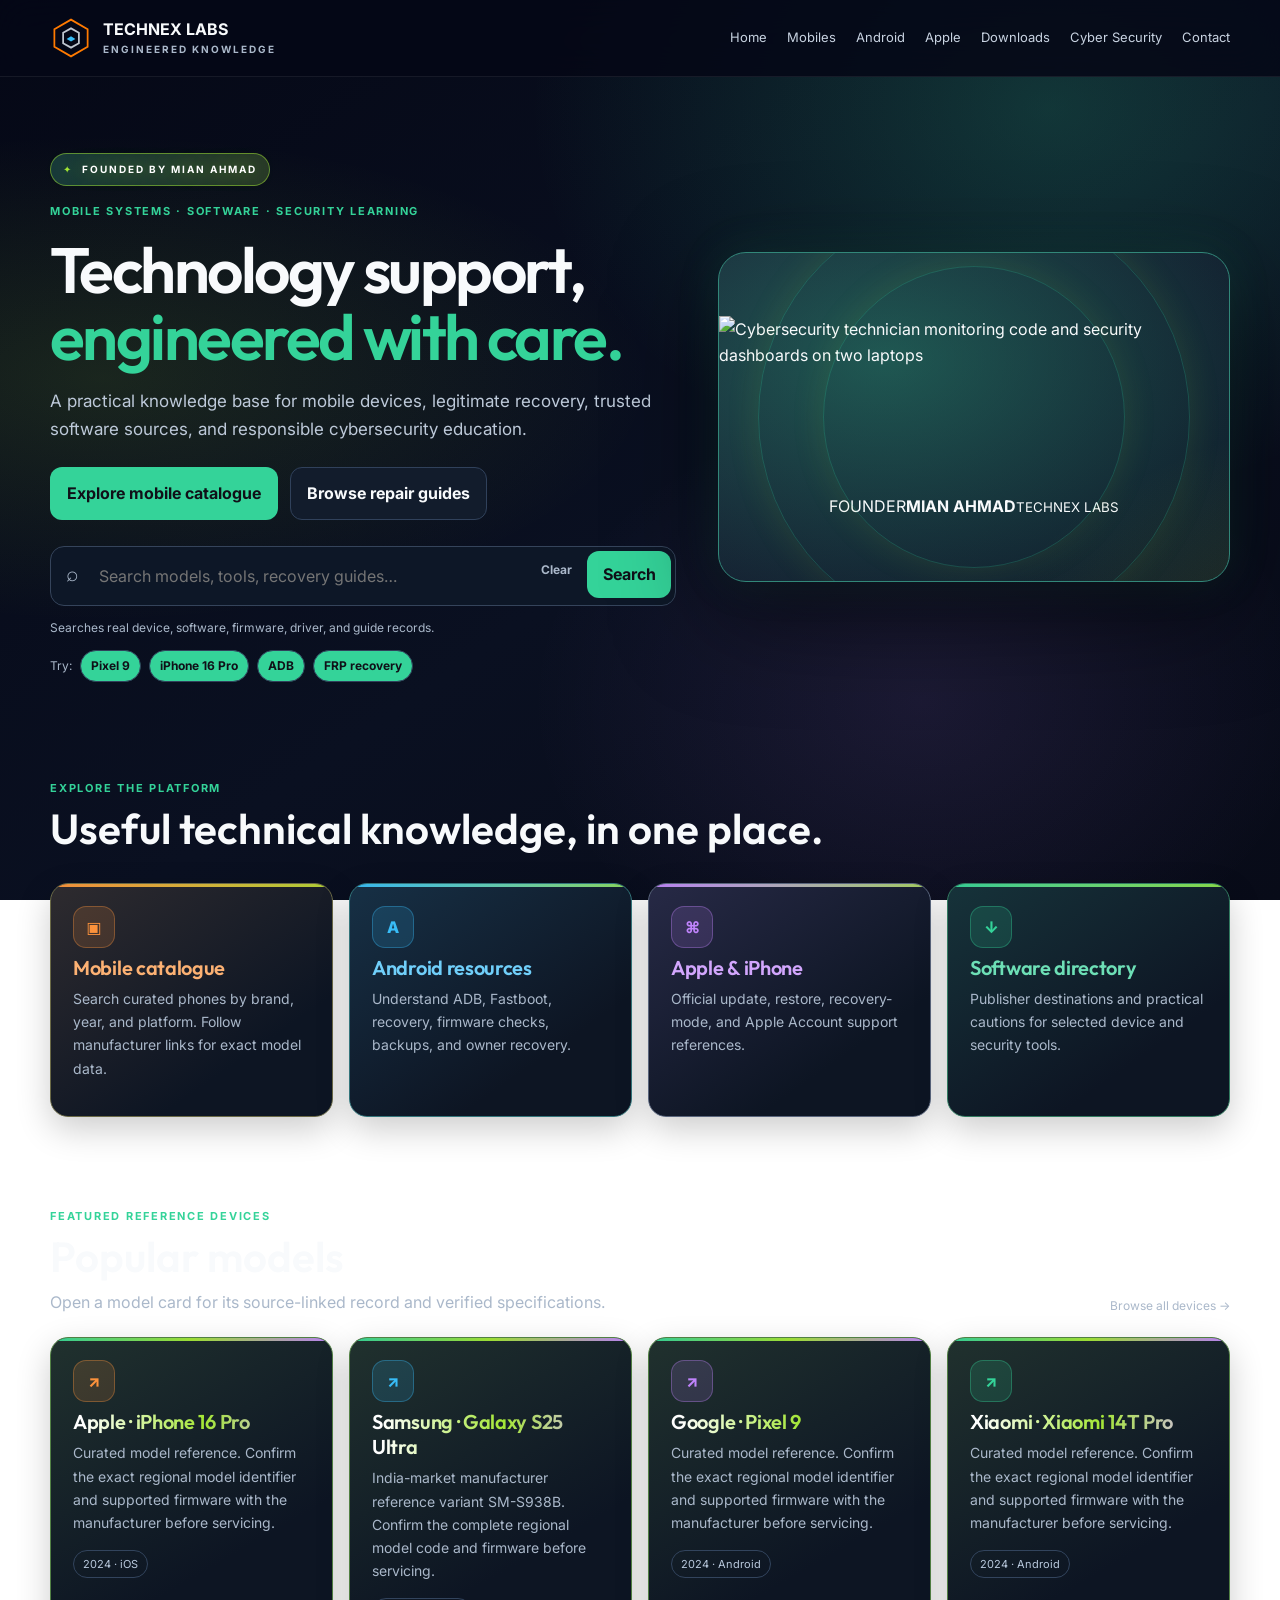
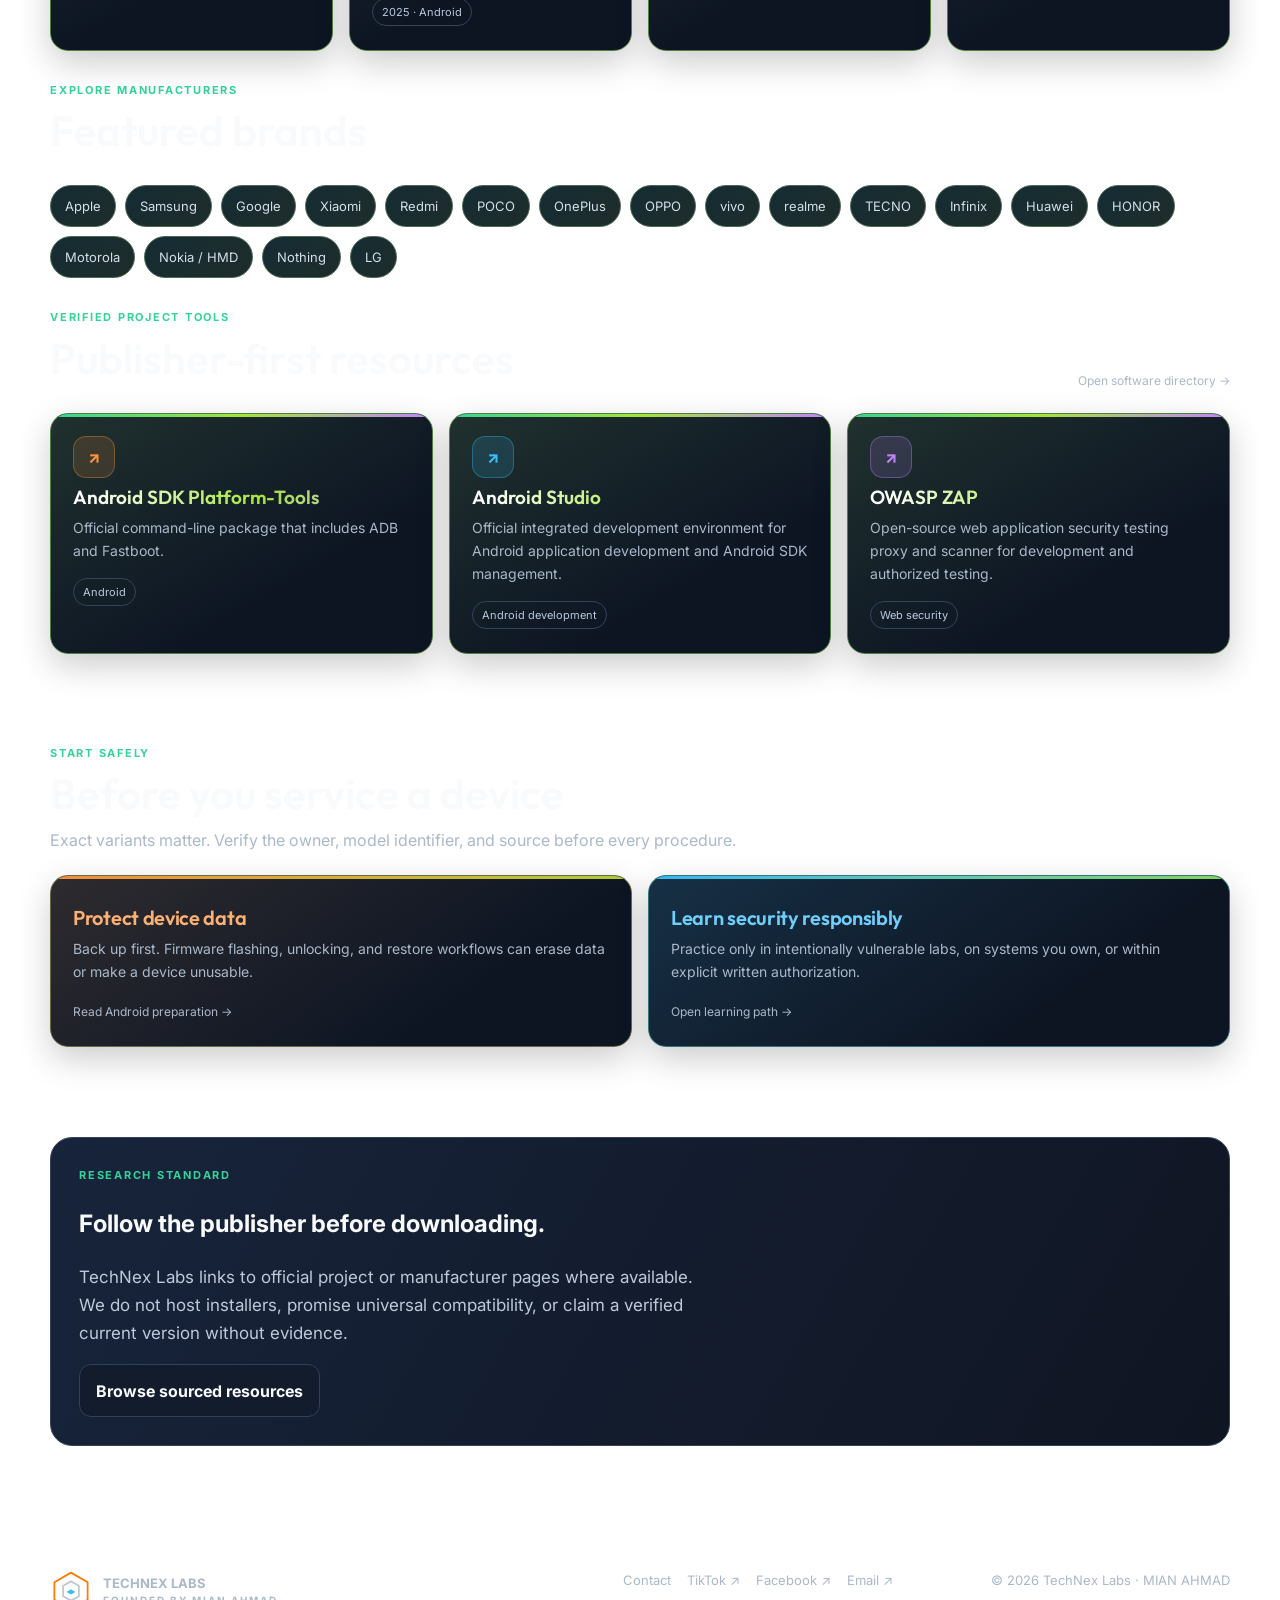
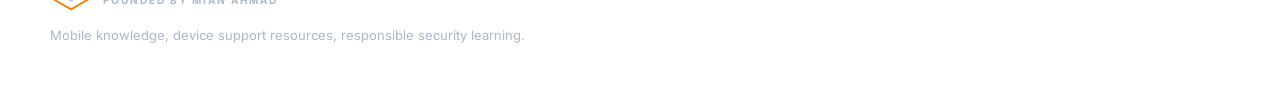
==== commit 6c28e61c: "Show laptop security artwork and MIAN AHMAD" ====
--- a/index.html
+++ b/index.html
@@ -1 +1 @@
-<!doctype html><html lang="en"><head><meta charset="utf-8"><meta name="viewport" content="width=device-width,initial-scale=1"><meta name="theme-color" content="#050816"><meta name="description" content="TechNex Labs by MIAN AHMAD: mobile device references, Android and Apple support, verified software sources, and ethical security education."><meta property="og:title" content="Mobile technology & security resources | TechNex Labs"><meta property="og:description" content="TechNex Labs by MIAN AHMAD: mobile device references, Android and Apple support, verified software sources, and ethical security education."><meta property="og:type" content="website"><title>Mobile technology & security resources | TechNex Labs</title><link rel="stylesheet" href="assets/css/style.css"><link rel="icon" href="assets/images/logo.svg" type="image/svg+xml"></head><body data-page="home"><a class="sr-only" href="#main">Skip to content</a><header class="topbar" id="site-header"></header><main id="main"><section class="wrap hero"><div><div class="eyebrow founder-kicker">FOUNDED BY MIAN AHMAD</div><div class="eyebrow">Mobile systems · software · security learning</div><h1>Technology support, <em>engineered with care.</em></h1><p class="lead">A practical knowledge base for mobile devices, legitimate recovery, trusted software sources, and responsible cybersecurity education.</p><div class="actions"><a class="button" href="pages/mobiles.html">Explore mobile catalogue</a><a class="button secondary" href="pages/android.html">Browse repair guides</a></div><div class="searchbox"><form id="search-form" role="search"><label class="sr-only" for="global-search">Search devices, tools, and guides</label><span class="mag" aria-hidden="true">⌕</span><input id="global-search" type="search" placeholder="Search models, tools, recovery guides…" autocomplete="off"><button id="clear-search" class="clear-search" type="button" aria-label="Clear search">Clear</button><button type="submit">Search</button></form><div id="search-results" class="search-results hidden" role="list" aria-label="Search results" aria-live="polite"></div></div><p class="note hidden" data-error role="alert"></p><p class="pill">Searches real device, software, firmware, driver, and guide records.</p><div class="search-suggestions" aria-label="Popular searches"><span>Try:</span><button class="search-suggestion" type="button" data-query="Pixel 9">Pixel 9</button><button class="search-suggestion" type="button" data-query="iPhone 16 Pro">iPhone 16 Pro</button><button class="search-suggestion" type="button" data-query="ADB">ADB</button><button class="search-suggestion" type="button" data-query="FRP recovery">FRP recovery</button></div></div><div class="hero-art" aria-label="TechNex Labs founder spotlight"><div class="orb">MIAN AHMAD<b>FOUNDER · TECHNEX LABS</b></div></div></section><section class="section wrap"><div class="sectionhead"><div><div class="eyebrow">Explore the platform</div><h2>Useful technical knowledge, in one place.</h2></div></div><div class="grid four"><a class="card" href="pages/mobiles.html"><span class="iconbox">▣</span><h3>Mobile catalogue</h3><p>Search curated phones by brand, year, and platform. Follow manufacturer links for exact model data.</p></a><a class="card" href="pages/android.html"><span class="iconbox">A</span><h3>Android resources</h3><p>Understand ADB, Fastboot, recovery, firmware checks, backups, and owner recovery.</p></a><a class="card" href="pages/apple.html"><span class="iconbox">⌘</span><h3>Apple & iPhone</h3><p>Official update, restore, recovery-mode, and Apple Account support references.</p></a><a class="card" href="pages/downloads.html"><span class="iconbox">↓</span><h3>Software directory</h3><p>Publisher destinations and practical cautions for selected device and security tools.</p></a></div></section><section class="section wrap"><div class="sectionhead"><div><div class="eyebrow">Featured reference devices</div><h2>Popular models</h2><p>Open a model card for its source-linked record and verified specifications.</p></div><a class="source" href="pages/mobiles.html">Browse all devices →</a></div><div id="featured-models" class="grid four"></div><div class="sectionhead brand-feature-head"><div><div class="eyebrow">Explore manufacturers</div><h2>Featured brands</h2></div></div><div id="featured-brands" class="brand-feature-grid"></div><div class="sectionhead"><div><div class="eyebrow">Verified project tools</div><h2>Publisher-first resources</h2></div><a class="source" href="pages/downloads.html">Open software directory →</a></div><div id="featured-tools" class="grid"></div></section><section class="section wrap"><div class="sectionhead"><div><div class="eyebrow">Start safely</div><h2>Before you service a device</h2><p>Exact variants matter. Verify the owner, model identifier, and source before every procedure.</p></div></div><div class="columns"><article class="card"><h3>Protect device data</h3><p>Back up first. Firmware flashing, unlocking, and restore workflows can erase data or make a device unusable.</p><a class="source" href="pages/android.html">Read Android preparation →</a></article><article class="card"><h3>Learn security responsibly</h3><p>Practice only in intentionally vulnerable labs, on systems you own, or within explicit written authorization.</p><a class="source" href="pages/cyber-security.html">Open learning path →</a></article></div></section><section class="section wrap"><div class="cta"><div class="eyebrow">Research standard</div><h2>Follow the publisher before downloading.</h2><p class="lead">TechNex Labs links to official project or manufacturer pages where available. We do not host installers, promise universal compatibility, or claim a verified current version without evidence.</p><a class="button secondary" href="pages/downloads.html">Browse sourced resources</a></div></section></main><footer class="footer" id="site-footer"></footer><script src="assets/js/app.js" defer></script></body></html>+<!doctype html><html lang="en"><head><meta charset="utf-8"><meta name="viewport" content="width=device-width,initial-scale=1"><meta name="theme-color" content="#050816"><meta name="description" content="TechNex Labs by MIAN AHMAD: mobile device references, Android and Apple support, verified software sources, and ethical security education."><meta property="og:title" content="Mobile technology & security resources | TechNex Labs"><meta property="og:description" content="TechNex Labs by MIAN AHMAD: mobile device references, Android and Apple support, verified software sources, and ethical security education."><meta property="og:type" content="website"><title>Mobile technology & security resources | TechNex Labs</title><link rel="stylesheet" href="assets/css/style.css"><link rel="icon" href="assets/images/logo.svg" type="image/svg+xml"></head><body data-page="home"><a class="sr-only" href="#main">Skip to content</a><header class="topbar" id="site-header"></header><main id="main"><section class="wrap hero"><div><div class="eyebrow founder-kicker">FOUNDED BY MIAN AHMAD</div><div class="eyebrow">Mobile systems · software · security learning</div><h1>Technology support, <em>engineered with care.</em></h1><p class="lead">A practical knowledge base for mobile devices, legitimate recovery, trusted software sources, and responsible cybersecurity education.</p><div class="actions"><a class="button" href="pages/mobiles.html">Explore mobile catalogue</a><a class="button secondary" href="pages/android.html">Browse repair guides</a></div><div class="searchbox"><form id="search-form" role="search"><label class="sr-only" for="global-search">Search devices, tools, and guides</label><span class="mag" aria-hidden="true">⌕</span><input id="global-search" type="search" placeholder="Search models, tools, recovery guides…" autocomplete="off"><button id="clear-search" class="clear-search" type="button" aria-label="Clear search">Clear</button><button type="submit">Search</button></form><div id="search-results" class="search-results hidden" role="list" aria-label="Search results" aria-live="polite"></div></div><p class="note hidden" data-error role="alert"></p><p class="pill">Searches real device, software, firmware, driver, and guide records.</p><div class="search-suggestions" aria-label="Popular searches"><span>Try:</span><button class="search-suggestion" type="button" data-query="Pixel 9">Pixel 9</button><button class="search-suggestion" type="button" data-query="iPhone 16 Pro">iPhone 16 Pro</button><button class="search-suggestion" type="button" data-query="ADB">ADB</button><button class="search-suggestion" type="button" data-query="FRP recovery">FRP recovery</button></div></div><div class="hero-art"><img class="hero-visual" src="assets/images/cyber-lab.svg" alt="Cybersecurity technician monitoring code and security dashboards on two laptops"><div class="founder-plaque"><span>FOUNDER</span><strong>MIAN AHMAD</strong><small>TECHNEX LABS</small></div></div></section><section class="section wrap"><div class="sectionhead"><div><div class="eyebrow">Explore the platform</div><h2>Useful technical knowledge, in one place.</h2></div></div><div class="grid four"><a class="card" href="pages/mobiles.html"><span class="iconbox">▣</span><h3>Mobile catalogue</h3><p>Search curated phones by brand, year, and platform. Follow manufacturer links for exact model data.</p></a><a class="card" href="pages/android.html"><span class="iconbox">A</span><h3>Android resources</h3><p>Understand ADB, Fastboot, recovery, firmware checks, backups, and owner recovery.</p></a><a class="card" href="pages/apple.html"><span class="iconbox">⌘</span><h3>Apple & iPhone</h3><p>Official update, restore, recovery-mode, and Apple Account support references.</p></a><a class="card" href="pages/downloads.html"><span class="iconbox">↓</span><h3>Software directory</h3><p>Publisher destinations and practical cautions for selected device and security tools.</p></a></div></section><section class="section wrap"><div class="sectionhead"><div><div class="eyebrow">Featured reference devices</div><h2>Popular models</h2><p>Open a model card for its source-linked record and verified specifications.</p></div><a class="source" href="pages/mobiles.html">Browse all devices →</a></div><div id="featured-models" class="grid four"></div><div class="sectionhead brand-feature-head"><div><div class="eyebrow">Explore manufacturers</div><h2>Featured brands</h2></div></div><div id="featured-brands" class="brand-feature-grid"></div><div class="sectionhead"><div><div class="eyebrow">Verified project tools</div><h2>Publisher-first resources</h2></div><a class="source" href="pages/downloads.html">Open software directory →</a></div><div id="featured-tools" class="grid"></div></section><section class="section wrap"><div class="sectionhead"><div><div class="eyebrow">Start safely</div><h2>Before you service a device</h2><p>Exact variants matter. Verify the owner, model identifier, and source before every procedure.</p></div></div><div class="columns"><article class="card"><h3>Protect device data</h3><p>Back up first. Firmware flashing, unlocking, and restore workflows can erase data or make a device unusable.</p><a class="source" href="pages/android.html">Read Android preparation →</a></article><article class="card"><h3>Learn security responsibly</h3><p>Practice only in intentionally vulnerable labs, on systems you own, or within explicit written authorization.</p><a class="source" href="pages/cyber-security.html">Open learning path →</a></article></div></section><section class="section wrap"><div class="cta"><div class="eyebrow">Research standard</div><h2>Follow the publisher before downloading.</h2><p class="lead">TechNex Labs links to official project or manufacturer pages where available. We do not host installers, promise universal compatibility, or claim a verified current version without evidence.</p><a class="button secondary" href="pages/downloads.html">Browse sourced resources</a></div></section></main><footer class="footer" id="site-footer"></footer><script src="assets/js/app.js" defer></script></body></html>
